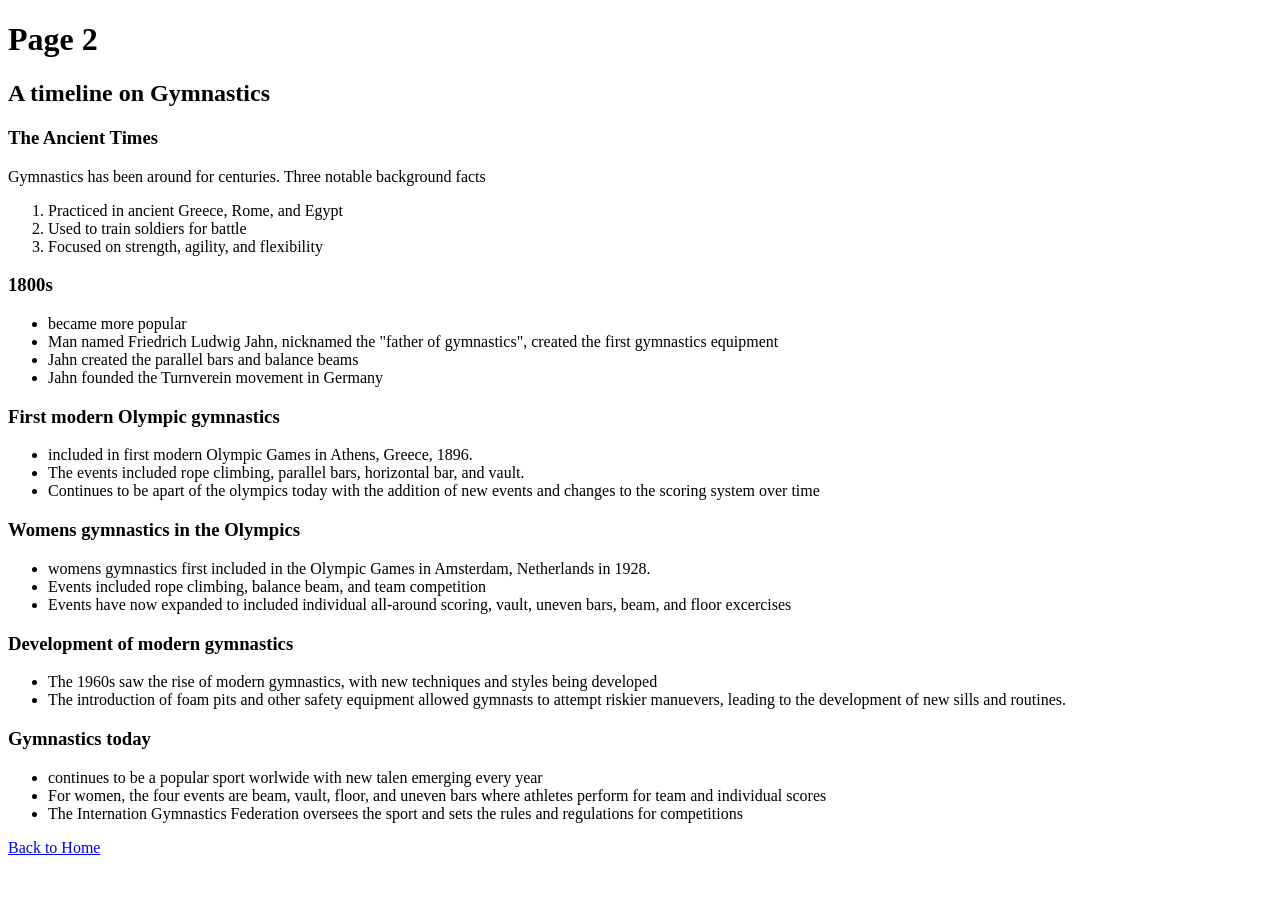
==== page2.html @ 5c6eceb1 "added brief history and image of Gymnastics in index, added bulleted timeline in page 2" ====
<!DOCTYPE html>
<html lang="en">
<head>
    <meta charset="UTF-8">
    <title>Page 2</title>
</head>
<body>

    <h1>Page 2</h1>
    <h2>A timeline on Gymnastics</h2>
    
    
    <h3>The Ancient Times</h3>
    <p>Gymnastics has been around for centuries. Three notable background facts</p>
    <ol>
        <li>Practiced in ancient Greece, Rome, and Egypt</li>
        <li>Used to train soldiers for battle</li>
        <li>Focused on strength, agility, and flexibility</li>
    </ol>

    <h3>1800s</h3>
    <ul>
        <li>became more popular</li>
        <li>Man named Friedrich Ludwig Jahn, nicknamed the "father of gymnastics", created the first gymnastics equipment</li>
        <li>Jahn created the parallel bars and balance beams</li>
        <li>Jahn founded the Turnverein movement in Germany</li>
    </ul>

    <h3>First modern Olympic gymnastics</h3>
    <ul>
        <li>included in first modern Olympic Games in Athens, Greece, 1896.</li>
        <li>The events included rope climbing, parallel bars, horizontal bar, and vault.</li>
        <li>Continues to be apart of the olympics today with the addition of new events and changes to the scoring system over time</li>
    </ul>

    <h3>Womens gymnastics in the Olympics</h3>
    <ul>
        <li>womens gymnastics first included in the Olympic Games in Amsterdam, Netherlands in 1928.</li>
        <li>Events included rope climbing, balance beam, and team competition</li>
        <li>Events have now expanded to included individual all-around scoring, vault, uneven bars, beam, and floor excercises</li>
    </ul>

    <h3>Development of modern gymnastics</h3>
    <ul>
        <li>The 1960s saw the rise of modern gymnastics, with new techniques and styles being developed</li>
        <li>The introduction of foam pits and other safety equipment allowed gymnasts to attempt riskier manuevers, leading to the development of new sills and routines.</li>
    </ul>

    <h3>Gymnastics today</h3>
    <ul>
        <li>continues to be a popular sport worlwide with new talen emerging every year</li>
        <li>For women, the four events are beam, vault, floor, and uneven bars where athletes perform for team and individual scores</li>
        <li>The Internation Gymnastics Federation oversees the sport and sets the rules and regulations for competitions</li>
    </ul>

    <p>
        <a href="index.html">Back to Home</a>
    </p>

</body>
</html>
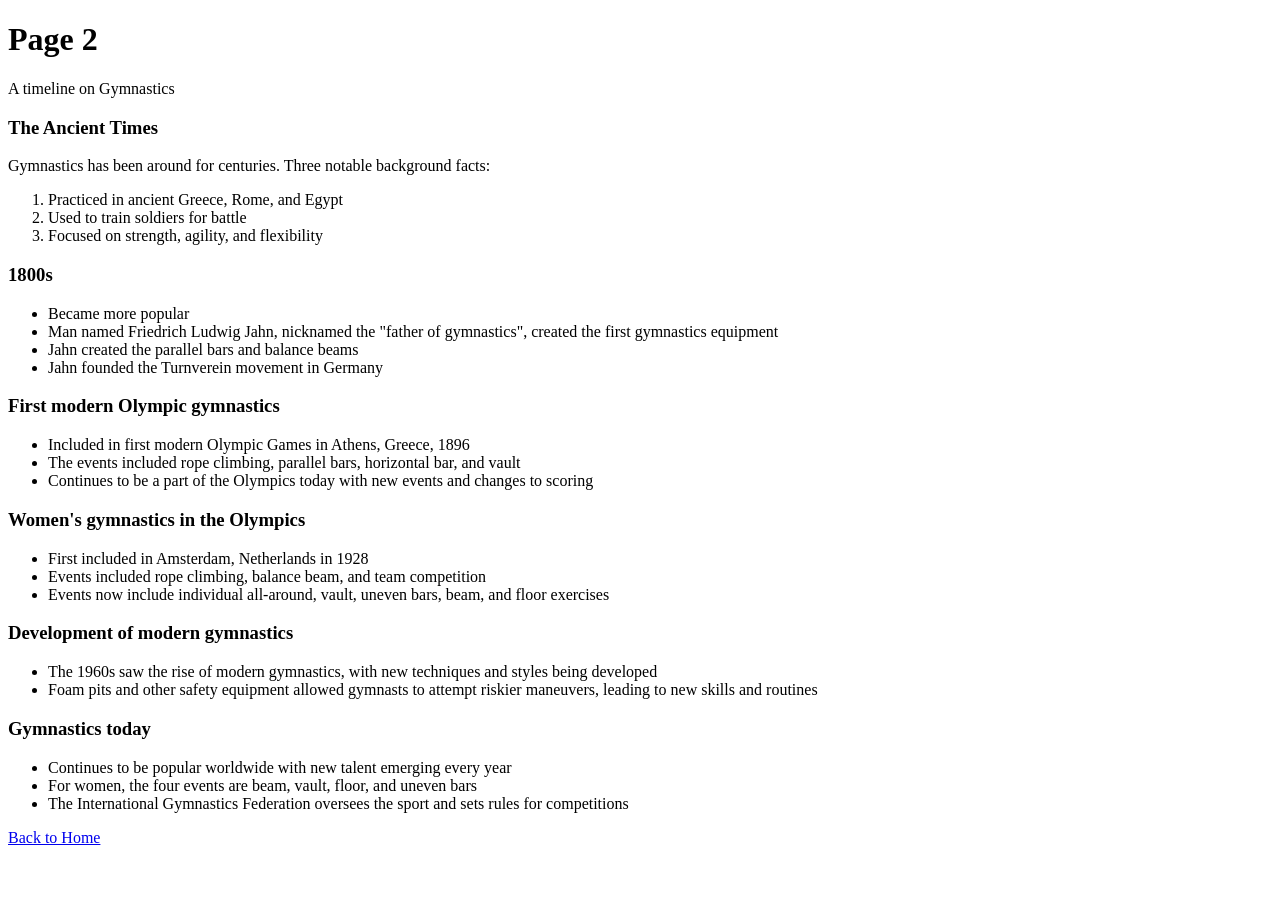
==== commit be15e639: "added semantic tags to index and page 2" ====
--- a/page2.html
+++ b/page2.html
@@ -6,56 +6,75 @@
 </head>
 <body>
 
-    <h1>Page 2</h1>
-    <h2>A timeline on Gymnastics</h2>
-    
-    
-    <h3>The Ancient Times</h3>
-    <p>Gymnastics has been around for centuries. Three notable background facts</p>
-    <ol>
-        <li>Practiced in ancient Greece, Rome, and Egypt</li>
-        <li>Used to train soldiers for battle</li>
-        <li>Focused on strength, agility, and flexibility</li>
-    </ol>
+    <header>
+        <h1>Page 2</h1>
+        <p>A timeline on Gymnastics</p>
+    </header>
 
-    <h3>1800s</h3>
-    <ul>
-        <li>became more popular</li>
-        <li>Man named Friedrich Ludwig Jahn, nicknamed the "father of gymnastics", created the first gymnastics equipment</li>
-        <li>Jahn created the parallel bars and balance beams</li>
-        <li>Jahn founded the Turnverein movement in Germany</li>
-    </ul>
+    <main>
+        <article>
+            <section>
+                <h3>The Ancient Times</h3>
+                <p>Gymnastics has been around for centuries. Three notable background facts:</p>
+                <ol>
+                    <li>Practiced in ancient Greece, Rome, and Egypt</li>
+                    <li>Used to train soldiers for battle</li>
+                    <li>Focused on strength, agility, and flexibility</li>
+                </ol>
+            </section>
 
-    <h3>First modern Olympic gymnastics</h3>
-    <ul>
-        <li>included in first modern Olympic Games in Athens, Greece, 1896.</li>
-        <li>The events included rope climbing, parallel bars, horizontal bar, and vault.</li>
-        <li>Continues to be apart of the olympics today with the addition of new events and changes to the scoring system over time</li>
-    </ul>
+            <section>
+                <h3>1800s</h3>
+                <ul>
+                    <li>Became more popular</li>
+                    <li>Man named Friedrich Ludwig Jahn, nicknamed the "father of gymnastics", created the first gymnastics equipment</li>
+                    <li>Jahn created the parallel bars and balance beams</li>
+                    <li>Jahn founded the Turnverein movement in Germany</li>
+                </ul>
+            </section>
 
-    <h3>Womens gymnastics in the Olympics</h3>
-    <ul>
-        <li>womens gymnastics first included in the Olympic Games in Amsterdam, Netherlands in 1928.</li>
-        <li>Events included rope climbing, balance beam, and team competition</li>
-        <li>Events have now expanded to included individual all-around scoring, vault, uneven bars, beam, and floor excercises</li>
-    </ul>
+            <section>
+                <h3>First modern Olympic gymnastics</h3>
+                <ul>
+                    <li>Included in first modern Olympic Games in Athens, Greece, 1896</li>
+                    <li>The events included rope climbing, parallel bars, horizontal bar, and vault</li>
+                    <li>Continues to be a part of the Olympics today with new events and changes to scoring</li>
+                </ul>
+            </section>
 
-    <h3>Development of modern gymnastics</h3>
-    <ul>
-        <li>The 1960s saw the rise of modern gymnastics, with new techniques and styles being developed</li>
-        <li>The introduction of foam pits and other safety equipment allowed gymnasts to attempt riskier manuevers, leading to the development of new sills and routines.</li>
-    </ul>
+            <section>
+                <h3>Women's gymnastics in the Olympics</h3>
+                <ul>
+                    <li>First included in Amsterdam, Netherlands in 1928</li>
+                    <li>Events included rope climbing, balance beam, and team competition</li>
+                    <li>Events now include individual all-around, vault, uneven bars, beam, and floor exercises</li>
+                </ul>
+            </section>
 
-    <h3>Gymnastics today</h3>
-    <ul>
-        <li>continues to be a popular sport worlwide with new talen emerging every year</li>
-        <li>For women, the four events are beam, vault, floor, and uneven bars where athletes perform for team and individual scores</li>
-        <li>The Internation Gymnastics Federation oversees the sport and sets the rules and regulations for competitions</li>
-    </ul>
+            <section>
+                <h3>Development of modern gymnastics</h3>
+                <ul>
+                    <li>The 1960s saw the rise of modern gymnastics, with new techniques and styles being developed</li>
+                    <li>Foam pits and other safety equipment allowed gymnasts to attempt riskier maneuvers, leading to new skills and routines</li>
+                </ul>
+            </section>
 
-    <p>
-        <a href="index.html">Back to Home</a>
-    </p>
+            <section>
+                <h3>Gymnastics today</h3>
+                <ul>
+                    <li>Continues to be popular worldwide with new talent emerging every year</li>
+                    <li>For women, the four events are beam, vault, floor, and uneven bars</li>
+                    <li>The International Gymnastics Federation oversees the sport and sets rules for competitions</li>
+                </ul>
+            </section>
+        </article>
+    </main>
+
+    <footer>
+        <p>
+            <a href="index.html">Back to Home</a>
+        </p>
+    </footer>
 
 </body>
 </html>
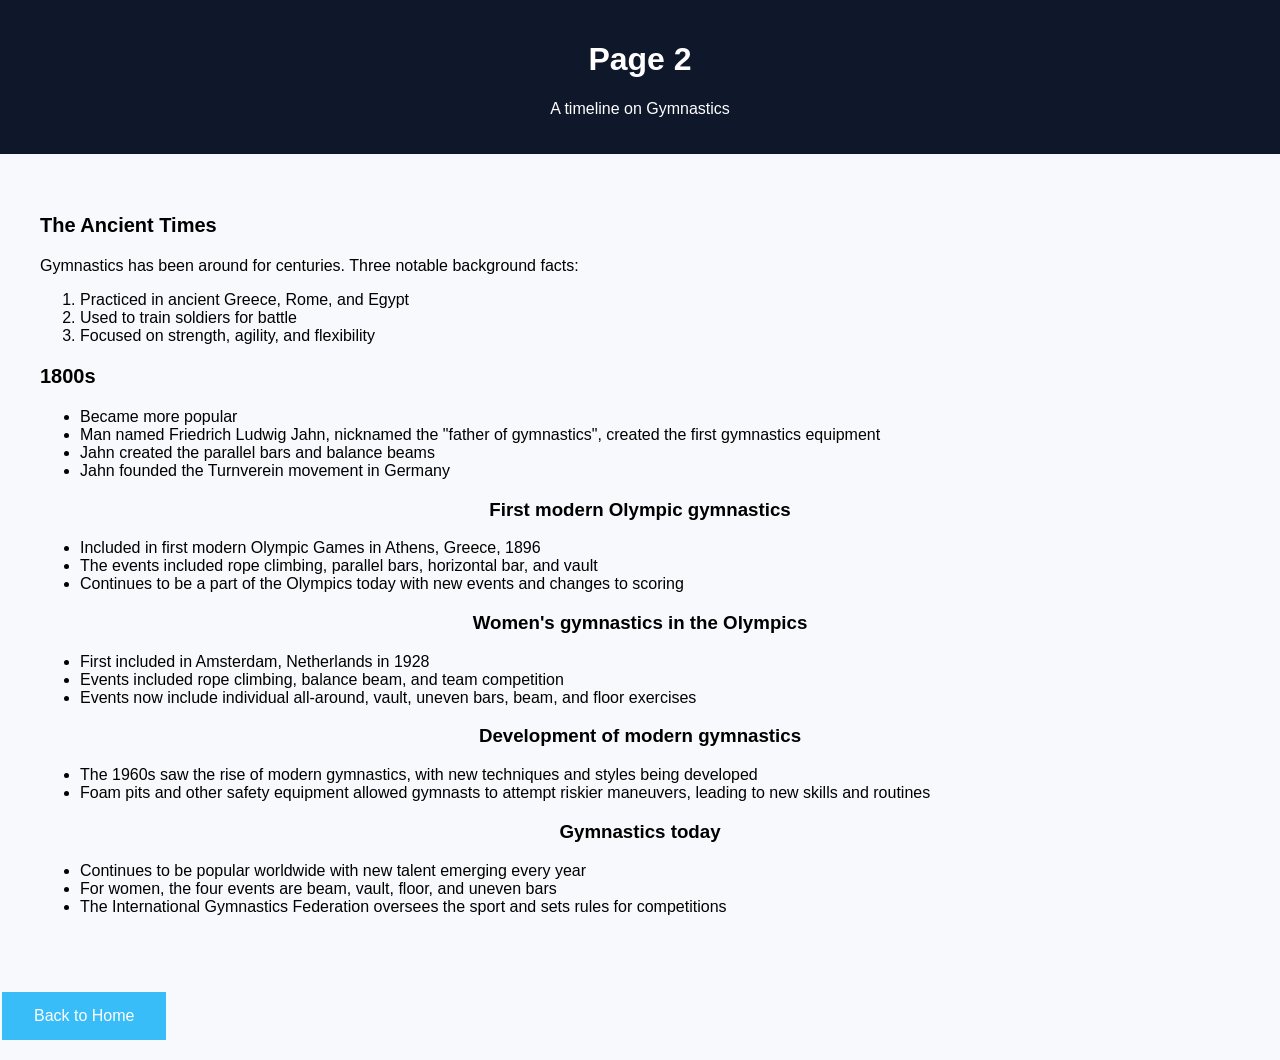
==== commit 8e13771e: "fixed spelling errors, corrected tag pair closures, added gap, experimented with colors and layout." ====
--- a/page2.html
+++ b/page2.html
@@ -3,6 +3,7 @@
 <head>
     <meta charset="UTF-8">
     <title>Page 2</title>
+    <link rel="stylesheet" href="./css/style.css" />
 </head>
 <body>
 
@@ -14,7 +15,7 @@
     <main>
         <article>
             <section>
-                <h3>The Ancient Times</h3>
+                <p class = "subheader"> The Ancient Times</p>
                 <p>Gymnastics has been around for centuries. Three notable background facts:</p>
                 <ol>
                     <li>Practiced in ancient Greece, Rome, and Egypt</li>
@@ -24,7 +25,7 @@
             </section>
 
             <section>
-                <h3>1800s</h3>
+             <p class = "subheader">1800s</p>
                 <ul>
                     <li>Became more popular</li>
                     <li>Man named Friedrich Ludwig Jahn, nicknamed the "father of gymnastics", created the first gymnastics equipment</li>
@@ -72,7 +73,7 @@
 
     <footer>
         <p>
-            <a href="index.html">Back to Home</a>
+            <a href="index.html" class="button">Back to Home</a>
         </p>
     </footer>
 
--- a/css/style.css
+++ b/css/style.css
@@ -0,0 +1,107 @@
+header {
+  background-color: #0f172a;
+  color: white;
+  text-align: center;
+  padding: 20px;
+}
+
+main {
+  padding: 40px;
+}
+
+h1, h2, h3 {
+  text-align: center;
+}
+
+body {
+  background-color: #f7f9fc;
+  margin: 0;
+  padding: 0;
+  font-family: sans-serif;
+}
+
+img {
+  max-width: 300px;
+  width: 100%;
+  border-radius: 10px;
+  display: block;
+  margin: 0 auto;
+}
+
+.blue {
+  color: blue;
+}
+
+.quotation {
+    color: gray;
+    font-size:12px;
+    font-style: italic;
+}
+
+.subheader {
+  font-weight: bold;
+  font-size: 20px;
+}
+
+.button {
+      background-color: #38bdf8;
+  border: none;
+  color: white;
+  padding: 15px 32px;
+  text-align: center;
+  text-decoration: none;
+  display: inline-block;
+  font-size: 16px;
+  margin: 4px 2px;
+  cursor: pointer;
+}
+
+
+
+#page1_header { 
+  background-color: #0f172a;
+  text-align: center;
+}
+
+#page1_content { 
+  background-color: gray;
+  text-align: center;
+}
+
+#history_gymnastics { 
+  width: 100%;
+  background-color: black;
+  border: 1px solid black; 
+  padding: 50px; 
+}
+
+#section_balance_beam { 
+  width: 75%; 
+  background-color: lightyellow; 
+  border: 1px solid black; 
+  padding: 50px;
+  margin: 0 auto ;
+}
+
+
+#footer {
+  background-color: #0f172a;
+  color: white;
+  text-align: center;
+  padding: 20px;
+}
+
+.flex-container {
+  display: flex;
+  gap: 20px;
+  justify-content: center;
+  flex-wrap: wrap;
+}
+
+.box {
+  background-color: white;
+  padding: 20px;
+  border-radius: 12px;
+  box-shadow: 0 4px 10px rgba(0,0,0,0.08);
+  max-width: 400px;
+}
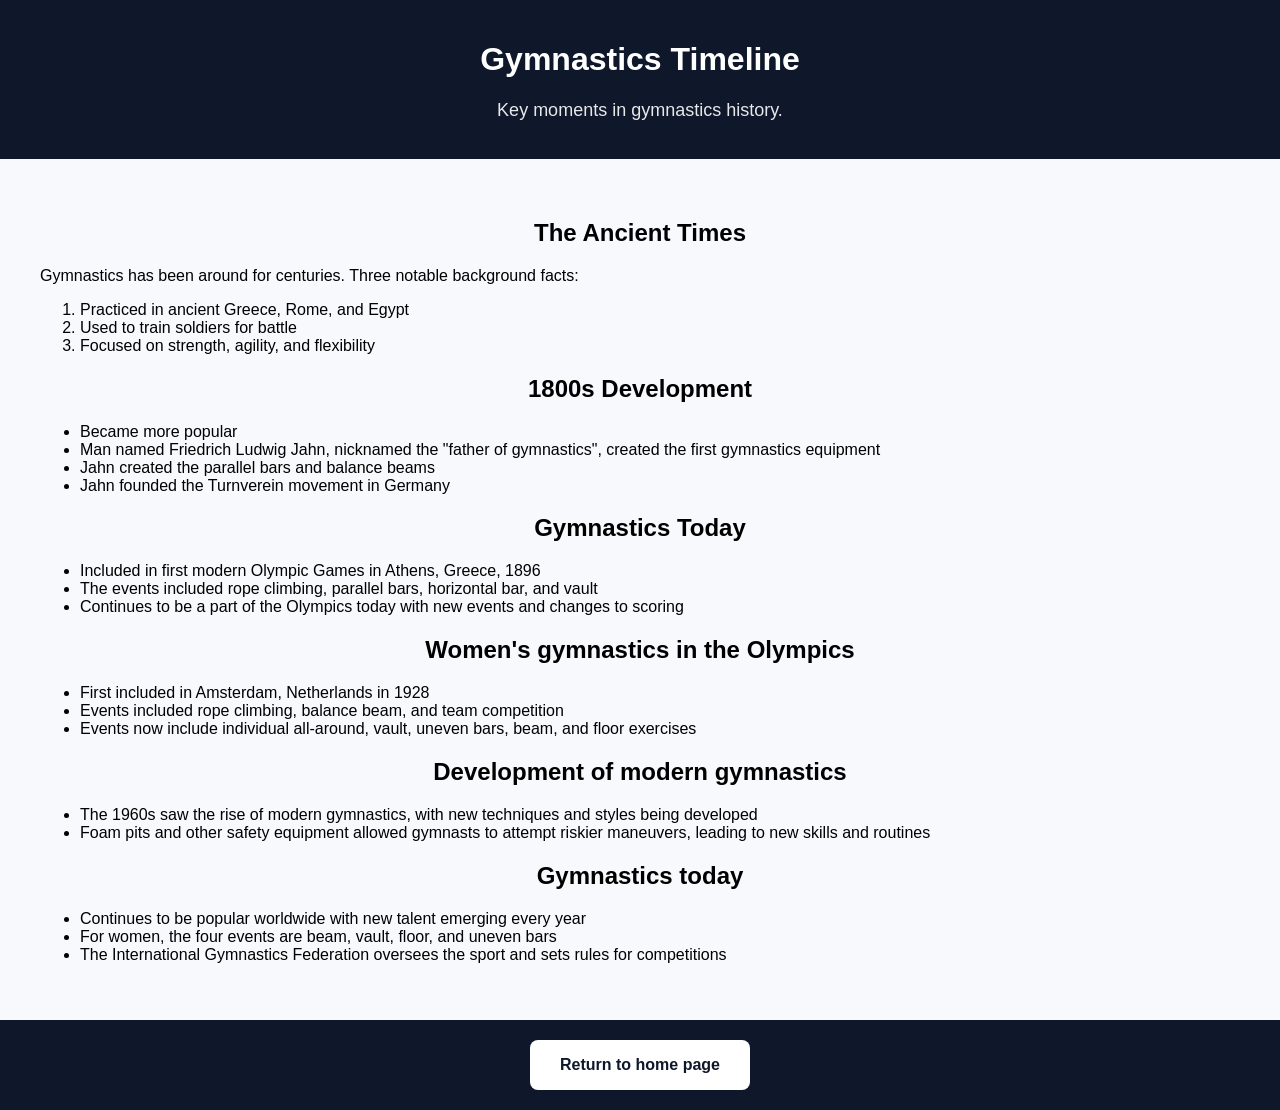
==== commit ec6e9364: "Made button colors more accessible" ====
--- a/page2.html
+++ b/page2.html
@@ -2,20 +2,20 @@
 <html lang="en">
 <head>
     <meta charset="UTF-8">
-    <title>Page 2</title>
-    <link rel="stylesheet" href="./css/style.css" />
+    <title>Gymnastics Timeline</title>
+    <link rel="stylesheet" href="./css/style.css">
 </head>
 <body>
 
-    <header>
-        <h1>Page 2</h1>
-        <p>A timeline on Gymnastics</p>
+   <header id = "page_header">
+        <h1>Gymnastics Timeline</h1>
+        <p class="intro-text">Key moments in gymnastics history.</p>
     </header>
 
     <main>
         <article>
             <section>
-                <p class = "subheader"> The Ancient Times</p>
+            <h2>The Ancient Times</h2>
                 <p>Gymnastics has been around for centuries. Three notable background facts:</p>
                 <ol>
                     <li>Practiced in ancient Greece, Rome, and Egypt</li>
@@ -25,7 +25,7 @@
             </section>
 
             <section>
-             <p class = "subheader">1800s</p>
+            <h2>1800s Development</h2>
                 <ul>
                     <li>Became more popular</li>
                     <li>Man named Friedrich Ludwig Jahn, nicknamed the "father of gymnastics", created the first gymnastics equipment</li>
@@ -35,7 +35,7 @@
             </section>
 
             <section>
-                <h3>First modern Olympic gymnastics</h3>
+            <h2>Gymnastics Today</h2>
                 <ul>
                     <li>Included in first modern Olympic Games in Athens, Greece, 1896</li>
                     <li>The events included rope climbing, parallel bars, horizontal bar, and vault</li>
@@ -44,7 +44,7 @@
             </section>
 
             <section>
-                <h3>Women's gymnastics in the Olympics</h3>
+                <h2>Women's gymnastics in the Olympics</h2>
                 <ul>
                     <li>First included in Amsterdam, Netherlands in 1928</li>
                     <li>Events included rope climbing, balance beam, and team competition</li>
@@ -53,7 +53,7 @@
             </section>
 
             <section>
-                <h3>Development of modern gymnastics</h3>
+                <h2>Development of modern gymnastics</h2>
                 <ul>
                     <li>The 1960s saw the rise of modern gymnastics, with new techniques and styles being developed</li>
                     <li>Foam pits and other safety equipment allowed gymnasts to attempt riskier maneuvers, leading to new skills and routines</li>
@@ -61,7 +61,7 @@
             </section>
 
             <section>
-                <h3>Gymnastics today</h3>
+                <h2>Gymnastics today</h2>
                 <ul>
                     <li>Continues to be popular worldwide with new talent emerging every year</li>
                     <li>For women, the four events are beam, vault, floor, and uneven bars</li>
@@ -71,10 +71,11 @@
         </article>
     </main>
 
-    <footer>
-        <p>
-            <a href="index.html" class="button">Back to Home</a>
-        </p>
+    <footer id = "footer">
+        
+            <a href="index.html" class="button">Return to home page</a>
+
+
     </footer>
 
 </body>
--- a/css/style.css
+++ b/css/style.css
@@ -44,21 +44,22 @@
 }
 
 .button {
-      background-color: #38bdf8;
-  border: none;
-  color: white;
-  padding: 15px 32px;
-  text-align: center;
+  background-color: white;
+  color: #0f172a;
+  padding: 14px 28px;
   text-decoration: none;
   display: inline-block;
   font-size: 16px;
-  margin: 4px 2px;
+  font-weight: 600;
+  border-radius: 8px;
+  border: 2px solid transparent;
   cursor: pointer;
+  transition: background-color 0.2s ease, transform 0.1s ease;
 }
 
 
 
-#page1_header { 
+#page_header { 
   background-color: #0f172a;
   text-align: center;
 }
@@ -84,6 +85,11 @@
 }
 
 
+.intro-text {
+    font-size: 18px;
+    opacity: 0.9;
+}
+
 #footer {
   background-color: #0f172a;
   color: white;
@@ -104,4 +110,10 @@
   border-radius: 12px;
   box-shadow: 0 4px 10px rgba(0,0,0,0.08);
   max-width: 400px;
+}
+
+@media (max-width: 600px) {
+  body {
+    font-size: 16px;
+  }
 }
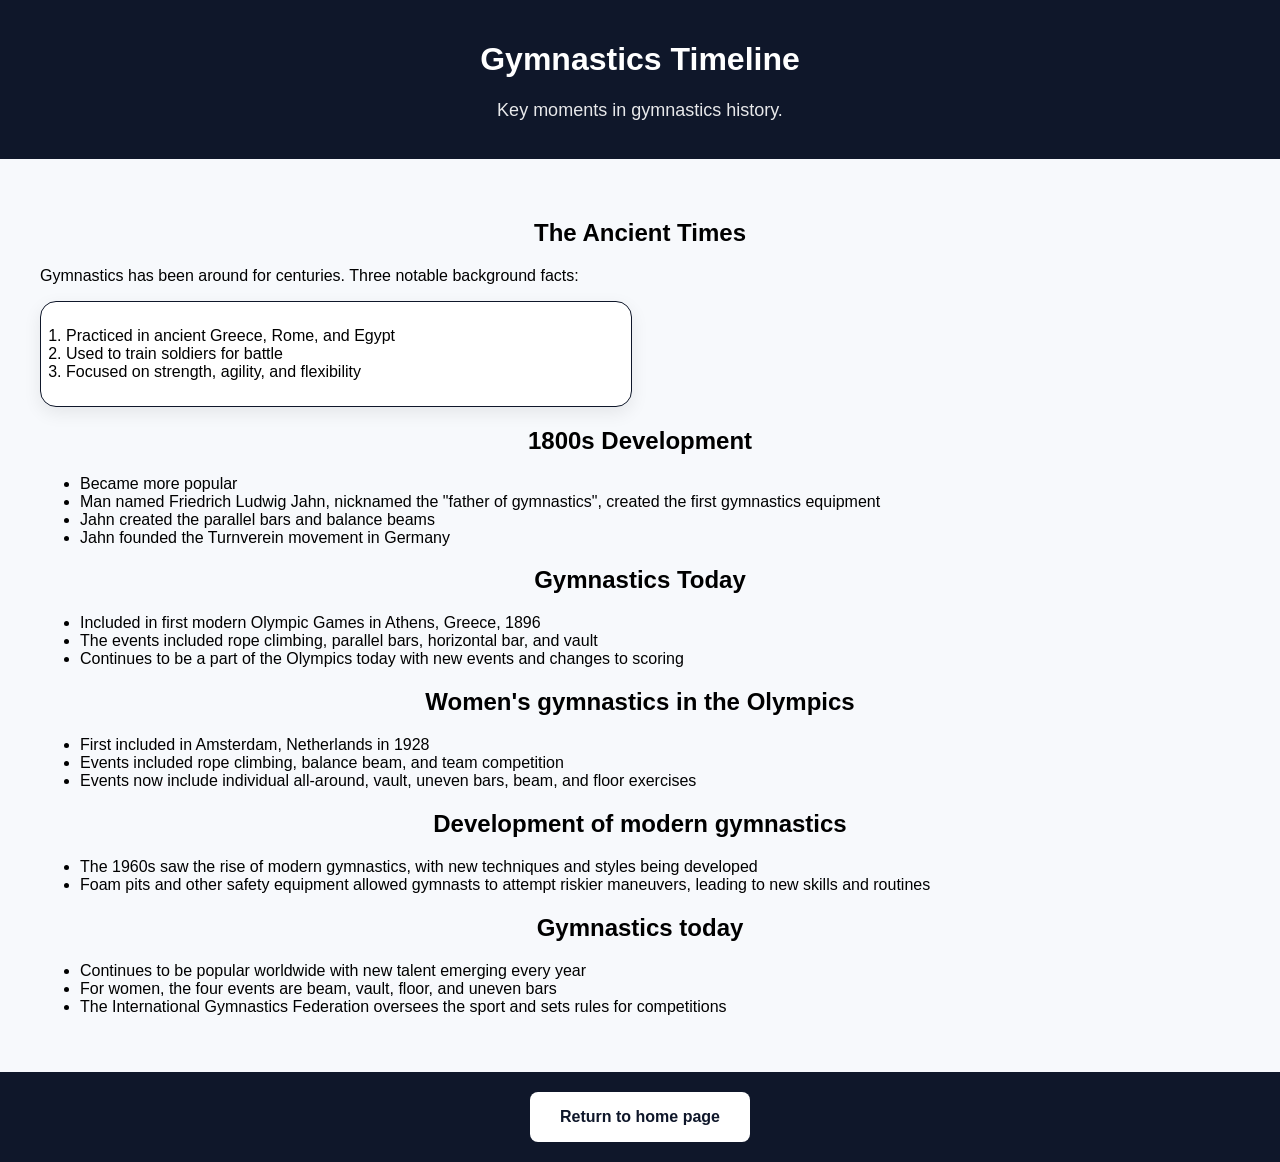
==== commit 6e4f235f: "tried to make webpage cleaner in it's code and visuals" ====
--- a/page2.html
+++ b/page2.html
@@ -17,7 +17,7 @@
             <section>
             <h2>The Ancient Times</h2>
                 <p>Gymnastics has been around for centuries. Three notable background facts:</p>
-                <ol>
+                <ol  class="content-box">
                     <li>Practiced in ancient Greece, Rome, and Egypt</li>
                     <li>Used to train soldiers for battle</li>
                     <li>Focused on strength, agility, and flexibility</li>
--- a/css/style.css
+++ b/css/style.css
@@ -7,6 +7,7 @@
 
 main {
   padding: 40px;
+  flex: 1;
 }
 
 h1, h2, h3 {
@@ -18,6 +19,9 @@
   margin: 0;
   padding: 0;
   font-family: sans-serif;
+  display: flex;
+  flex-direction: column;
+  min-height: 100vh;
 }
 
 img {
@@ -57,8 +61,6 @@
   transition: background-color 0.2s ease, transform 0.1s ease;
 }
 
-
-
 #page_header { 
   background-color: #0f172a;
   text-align: center;
@@ -68,22 +70,6 @@
   background-color: gray;
   text-align: center;
 }
-
-#history_gymnastics { 
-  width: 100%;
-  background-color: black;
-  border: 1px solid black; 
-  padding: 50px; 
-}
-
-#section_balance_beam { 
-  width: 75%; 
-  background-color: lightyellow; 
-  border: 1px solid black; 
-  padding: 50px;
-  margin: 0 auto ;
-}
-
 
 .intro-text {
     font-size: 18px;
@@ -100,18 +86,27 @@
 .flex-container {
   display: flex;
   gap: 20px;
-  justify-content: center;
-  flex-wrap: wrap;
+  justify-content: center;  /* centers the two boxes */
+  align-items: stretch;     /* makes them same height */
+  flex-wrap: wrap;           /* wrap on small screens */
+  width: 90%;                /* take most of the page width */
+  margin: 0 auto;            /* center container */
 }
 
-.box {
-  background-color: white;
-  padding: 20px;
-  border-radius: 12px;
-  box-shadow: 0 4px 10px rgba(0,0,0,0.08);
-  max-width: 400px;
+.content-box {
+  background: white;
+  padding: 25px;
+  border-radius: 16px;
+  border: 1px solid #0f172a;
+  box-shadow: 0 6px 18px rgba(0,0,0,0.08);
+
+  flex: 1;                  /* grow equally */
+  min-width: 300px;          /* prevents squishing on small screens */
+  max-width: 45%;             /* two boxes side by side, ~45% each */
+  
+  display: flex;
+  flex-direction: column;     /* stack heading -> paragraph -> image */
 }
-
 @media (max-width: 600px) {
   body {
     font-size: 16px;
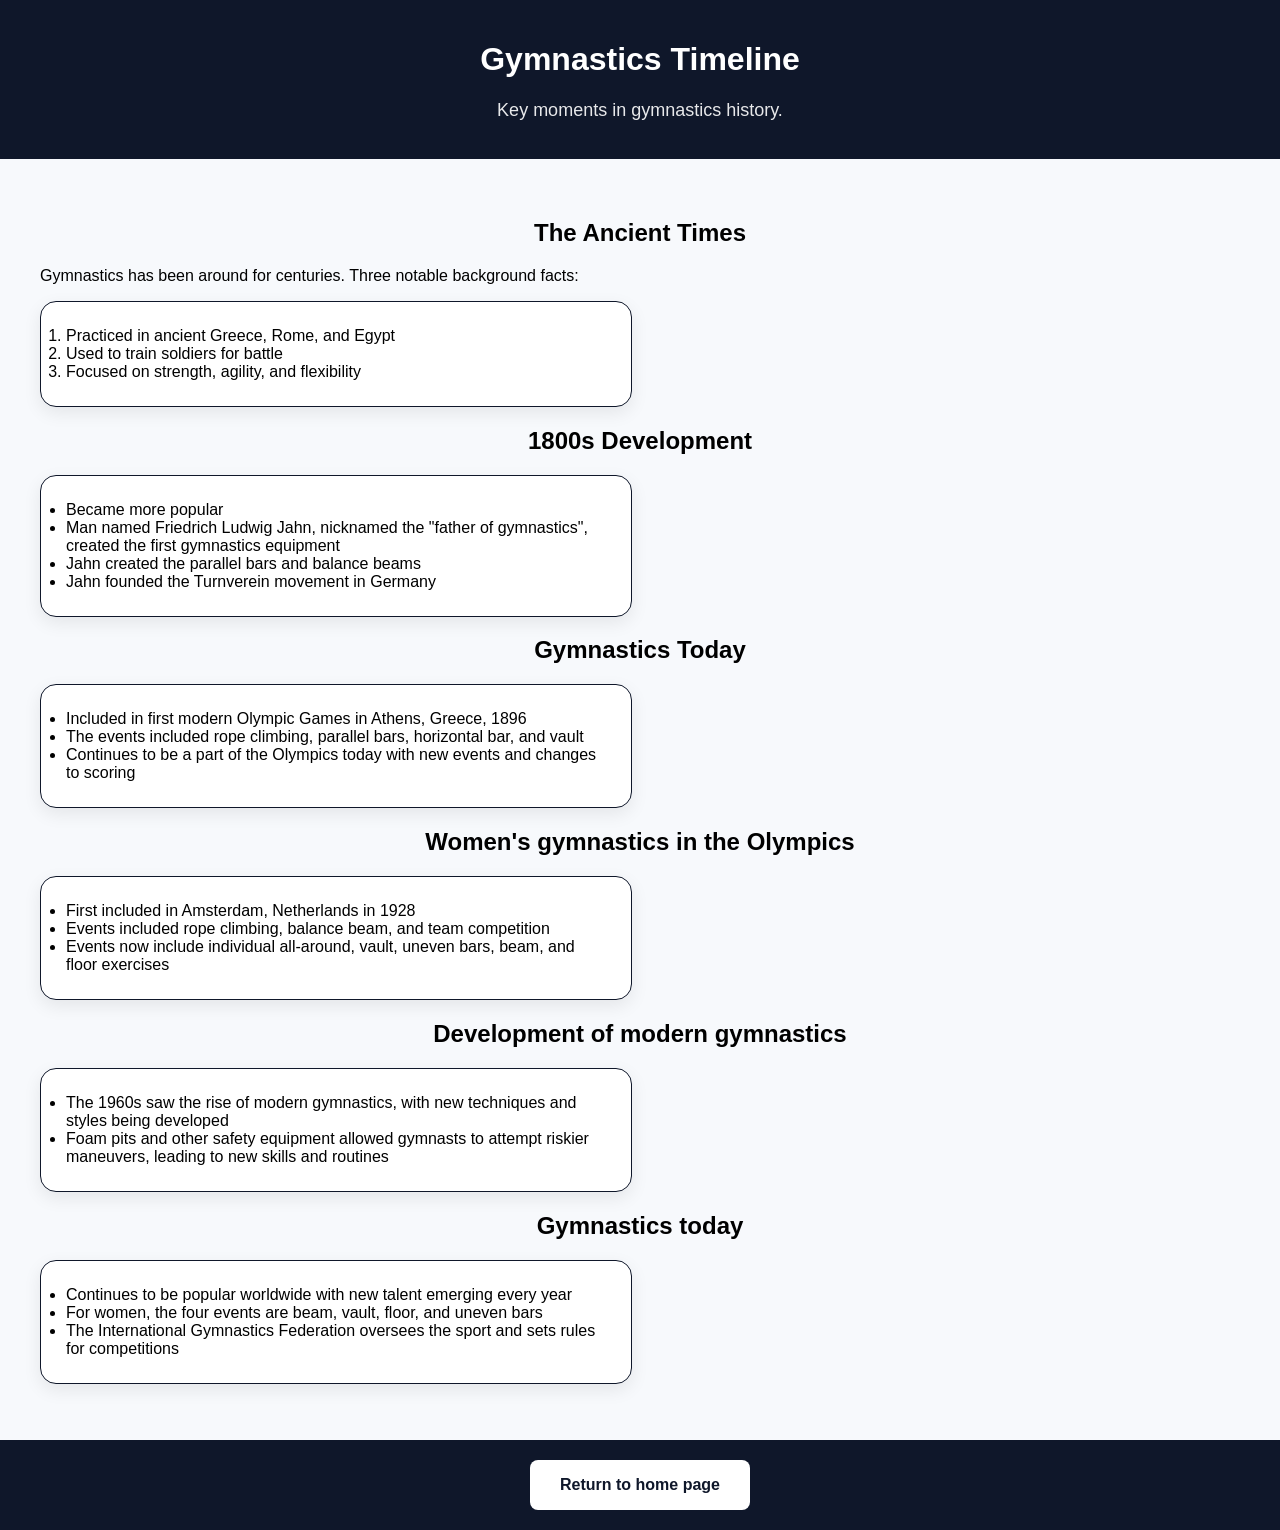
==== commit 0e2e0dbe: "made page two boxes consistent, would still like to figure out how to center boxes or extend them to" ====
--- a/page2.html
+++ b/page2.html
@@ -26,7 +26,7 @@
 
             <section>
             <h2>1800s Development</h2>
-                <ul>
+                <ul class="content-box">
                     <li>Became more popular</li>
                     <li>Man named Friedrich Ludwig Jahn, nicknamed the "father of gymnastics", created the first gymnastics equipment</li>
                     <li>Jahn created the parallel bars and balance beams</li>
@@ -36,7 +36,7 @@
 
             <section>
             <h2>Gymnastics Today</h2>
-                <ul>
+                <ul class="content-box">
                     <li>Included in first modern Olympic Games in Athens, Greece, 1896</li>
                     <li>The events included rope climbing, parallel bars, horizontal bar, and vault</li>
                     <li>Continues to be a part of the Olympics today with new events and changes to scoring</li>
@@ -45,7 +45,7 @@
 
             <section>
                 <h2>Women's gymnastics in the Olympics</h2>
-                <ul>
+                <ul class="content-box">
                     <li>First included in Amsterdam, Netherlands in 1928</li>
                     <li>Events included rope climbing, balance beam, and team competition</li>
                     <li>Events now include individual all-around, vault, uneven bars, beam, and floor exercises</li>
@@ -54,15 +54,15 @@
 
             <section>
                 <h2>Development of modern gymnastics</h2>
-                <ul>
+                <ul class="content-box">
                     <li>The 1960s saw the rise of modern gymnastics, with new techniques and styles being developed</li>
                     <li>Foam pits and other safety equipment allowed gymnasts to attempt riskier maneuvers, leading to new skills and routines</li>
                 </ul>
             </section>
 
             <section>
-                <h2>Gymnastics today</h2>
-                <ul>
+                <h2 >Gymnastics today</h2>
+                <ul class="content-box">
                     <li>Continues to be popular worldwide with new talent emerging every year</li>
                     <li>For women, the four events are beam, vault, floor, and uneven bars</li>
                     <li>The International Gymnastics Federation oversees the sport and sets rules for competitions</li>
--- a/css/style.css
+++ b/css/style.css
@@ -60,7 +60,7 @@
   cursor: pointer;
   transition: background-color 0.2s ease, transform 0.1s ease;
 }
-
+`
 #page_header { 
   background-color: #0f172a;
   text-align: center;
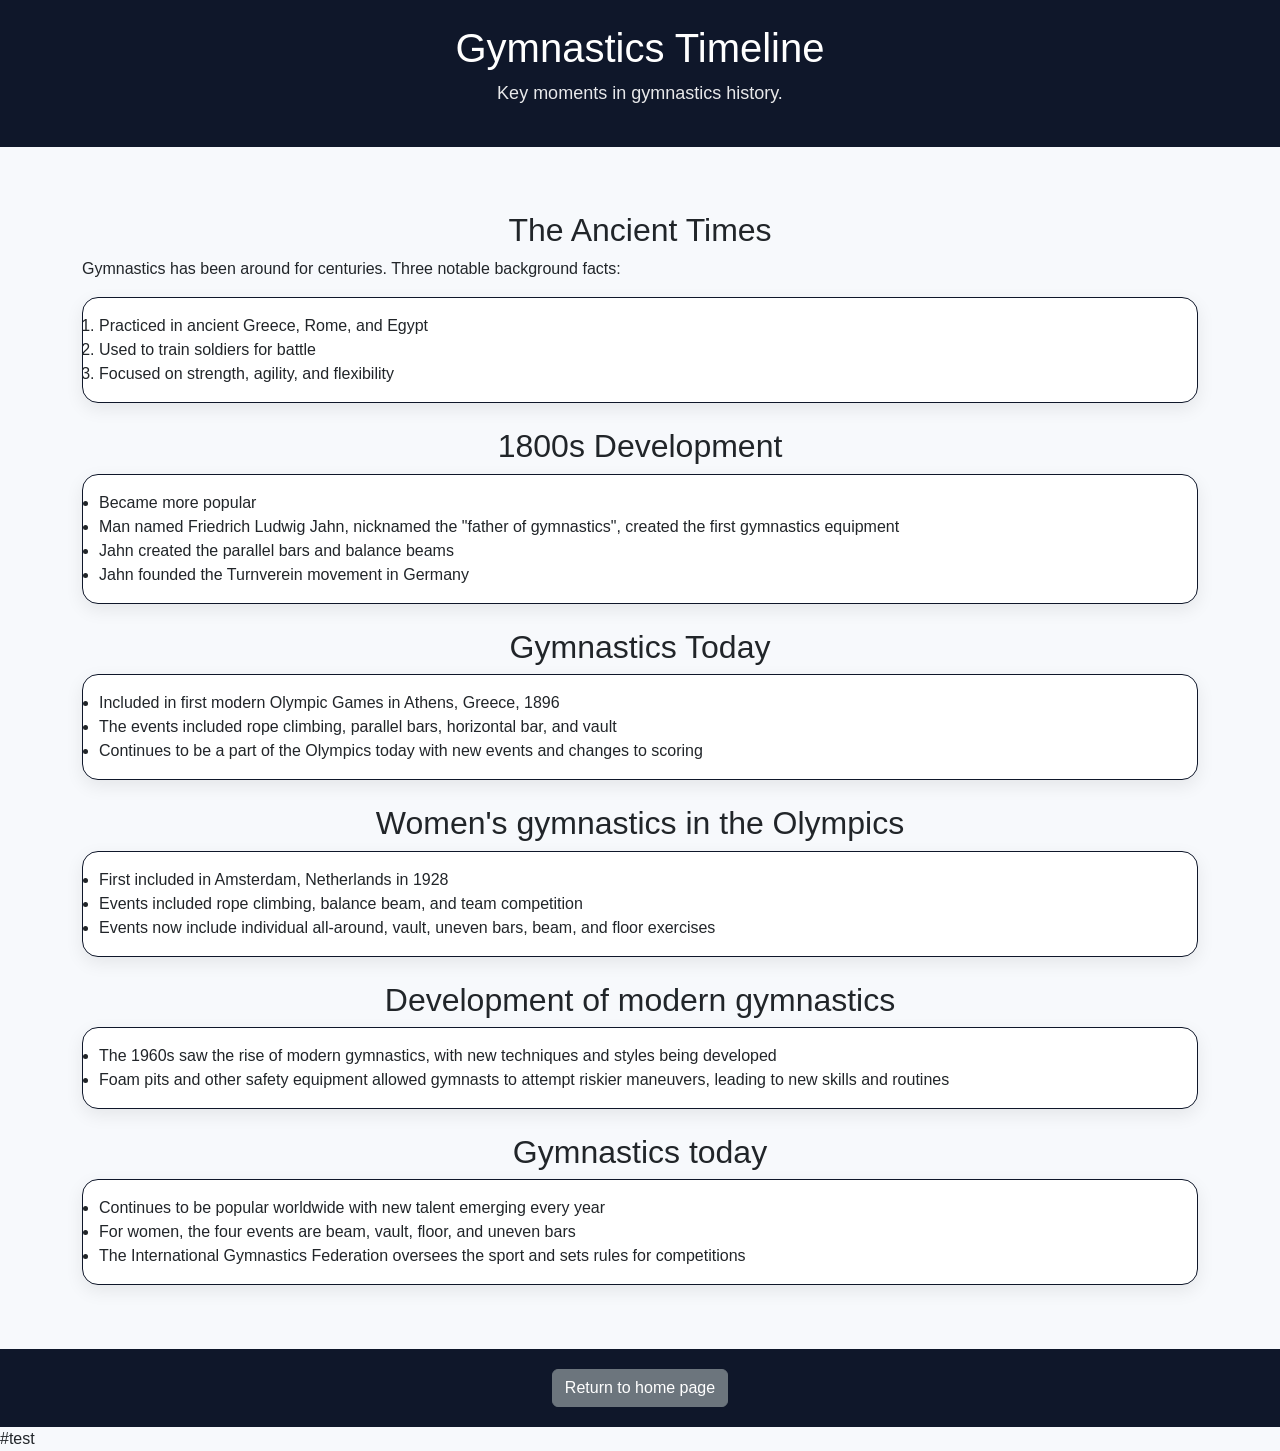
==== commit 7d3223b7: "added styling with bootstrap, deleted unnecessary css styling" ====
--- a/page2.html
+++ b/page2.html
@@ -3,30 +3,31 @@
 <head>
     <meta charset="UTF-8">
     <title>Gymnastics Timeline</title>
+    <link href="https://cdn.jsdelivr.net/npm/bootstrap@5.3.2/dist/css/bootstrap.min.css" rel="stylesheet">
     <link rel="stylesheet" href="./css/style.css">
 </head>
 <body>
 
-   <header id = "page_header">
+   <header id = "page_header" class="text-center py-4">
         <h1>Gymnastics Timeline</h1>
         <p class="intro-text">Key moments in gymnastics history.</p>
     </header>
 
-    <main>
+    <main class="container mt-4">
         <article>
-            <section>
+            <section class="mb-4">
             <h2>The Ancient Times</h2>
                 <p>Gymnastics has been around for centuries. Three notable background facts:</p>
-                <ol  class="content-box">
+                <ol  class="content-box p-3">
                     <li>Practiced in ancient Greece, Rome, and Egypt</li>
                     <li>Used to train soldiers for battle</li>
                     <li>Focused on strength, agility, and flexibility</li>
                 </ol>
             </section>
 
-            <section>
+            <section class="mb-4">
             <h2>1800s Development</h2>
-                <ul class="content-box">
+                <ul class="content-box p-3">
                     <li>Became more popular</li>
                     <li>Man named Friedrich Ludwig Jahn, nicknamed the "father of gymnastics", created the first gymnastics equipment</li>
                     <li>Jahn created the parallel bars and balance beams</li>
@@ -34,35 +35,35 @@
                 </ul>
             </section>
 
-            <section>
+            <section class="mb-4">
             <h2>Gymnastics Today</h2>
-                <ul class="content-box">
+                <ul class="content-box p-3">
                     <li>Included in first modern Olympic Games in Athens, Greece, 1896</li>
                     <li>The events included rope climbing, parallel bars, horizontal bar, and vault</li>
                     <li>Continues to be a part of the Olympics today with new events and changes to scoring</li>
                 </ul>
             </section>
 
-            <section>
+            <section class="mb-4">
                 <h2>Women's gymnastics in the Olympics</h2>
-                <ul class="content-box">
+                <ul class="content-box p-3">
                     <li>First included in Amsterdam, Netherlands in 1928</li>
                     <li>Events included rope climbing, balance beam, and team competition</li>
                     <li>Events now include individual all-around, vault, uneven bars, beam, and floor exercises</li>
                 </ul>
             </section>
 
-            <section>
+            <section class="mb-4">
                 <h2>Development of modern gymnastics</h2>
-                <ul class="content-box">
+                <ul class="content-box p-3">
                     <li>The 1960s saw the rise of modern gymnastics, with new techniques and styles being developed</li>
                     <li>Foam pits and other safety equipment allowed gymnasts to attempt riskier maneuvers, leading to new skills and routines</li>
                 </ul>
             </section>
 
-            <section>
+            <section class="mb-4">
                 <h2 >Gymnastics today</h2>
-                <ul class="content-box">
+                <ul class="content-box p-3">
                     <li>Continues to be popular worldwide with new talent emerging every year</li>
                     <li>For women, the four events are beam, vault, floor, and uneven bars</li>
                     <li>The International Gymnastics Federation oversees the sport and sets rules for competitions</li>
@@ -73,10 +74,12 @@
 
     <footer id = "footer">
         
-            <a href="index.html" class="button">Return to home page</a>
+            <a href="index.html" class="btn btn-secondary">Return to home page</a>
 
 
     </footer>
 
 </body>
-</html>+</html>
+
+#test
--- a/css/style.css
+++ b/css/style.css
@@ -7,7 +7,6 @@
 
 main {
   padding: 40px;
-  flex: 1;
 }
 
 h1, h2, h3 {
@@ -17,19 +16,11 @@
 body {
   background-color: #f7f9fc;
   margin: 0;
-  padding: 0;
   font-family: sans-serif;
-  display: flex;
-  flex-direction: column;
-  min-height: 100vh;
 }
 
 img {
-  max-width: 300px;
-  width: 100%;
   border-radius: 10px;
-  display: block;
-  margin: 0 auto;
 }
 
 .blue {
@@ -47,27 +38,8 @@
   font-size: 20px;
 }
 
-.button {
-  background-color: white;
-  color: #0f172a;
-  padding: 14px 28px;
-  text-decoration: none;
-  display: inline-block;
-  font-size: 16px;
-  font-weight: 600;
-  border-radius: 8px;
-  border: 2px solid transparent;
-  cursor: pointer;
-  transition: background-color 0.2s ease, transform 0.1s ease;
-}
-`
 #page_header { 
   background-color: #0f172a;
-  text-align: center;
-}
-
-#page1_content { 
-  background-color: gray;
   text-align: center;
 }
 
@@ -83,16 +55,6 @@
   padding: 20px;
 }
 
-.flex-container {
-  display: flex;
-  gap: 20px;
-  justify-content: center;  /* centers the two boxes */
-  align-items: stretch;     /* makes them same height */
-  flex-wrap: wrap;           /* wrap on small screens */
-  width: 90%;                /* take most of the page width */
-  margin: 0 auto;            /* center container */
-}
-
 .content-box {
   background: white;
   padding: 25px;
@@ -100,12 +62,6 @@
   border: 1px solid #0f172a;
   box-shadow: 0 6px 18px rgba(0,0,0,0.08);
 
-  flex: 1;                  /* grow equally */
-  min-width: 300px;          /* prevents squishing on small screens */
-  max-width: 45%;             /* two boxes side by side, ~45% each */
-  
-  display: flex;
-  flex-direction: column;     /* stack heading -> paragraph -> image */
 }
 @media (max-width: 600px) {
   body {
